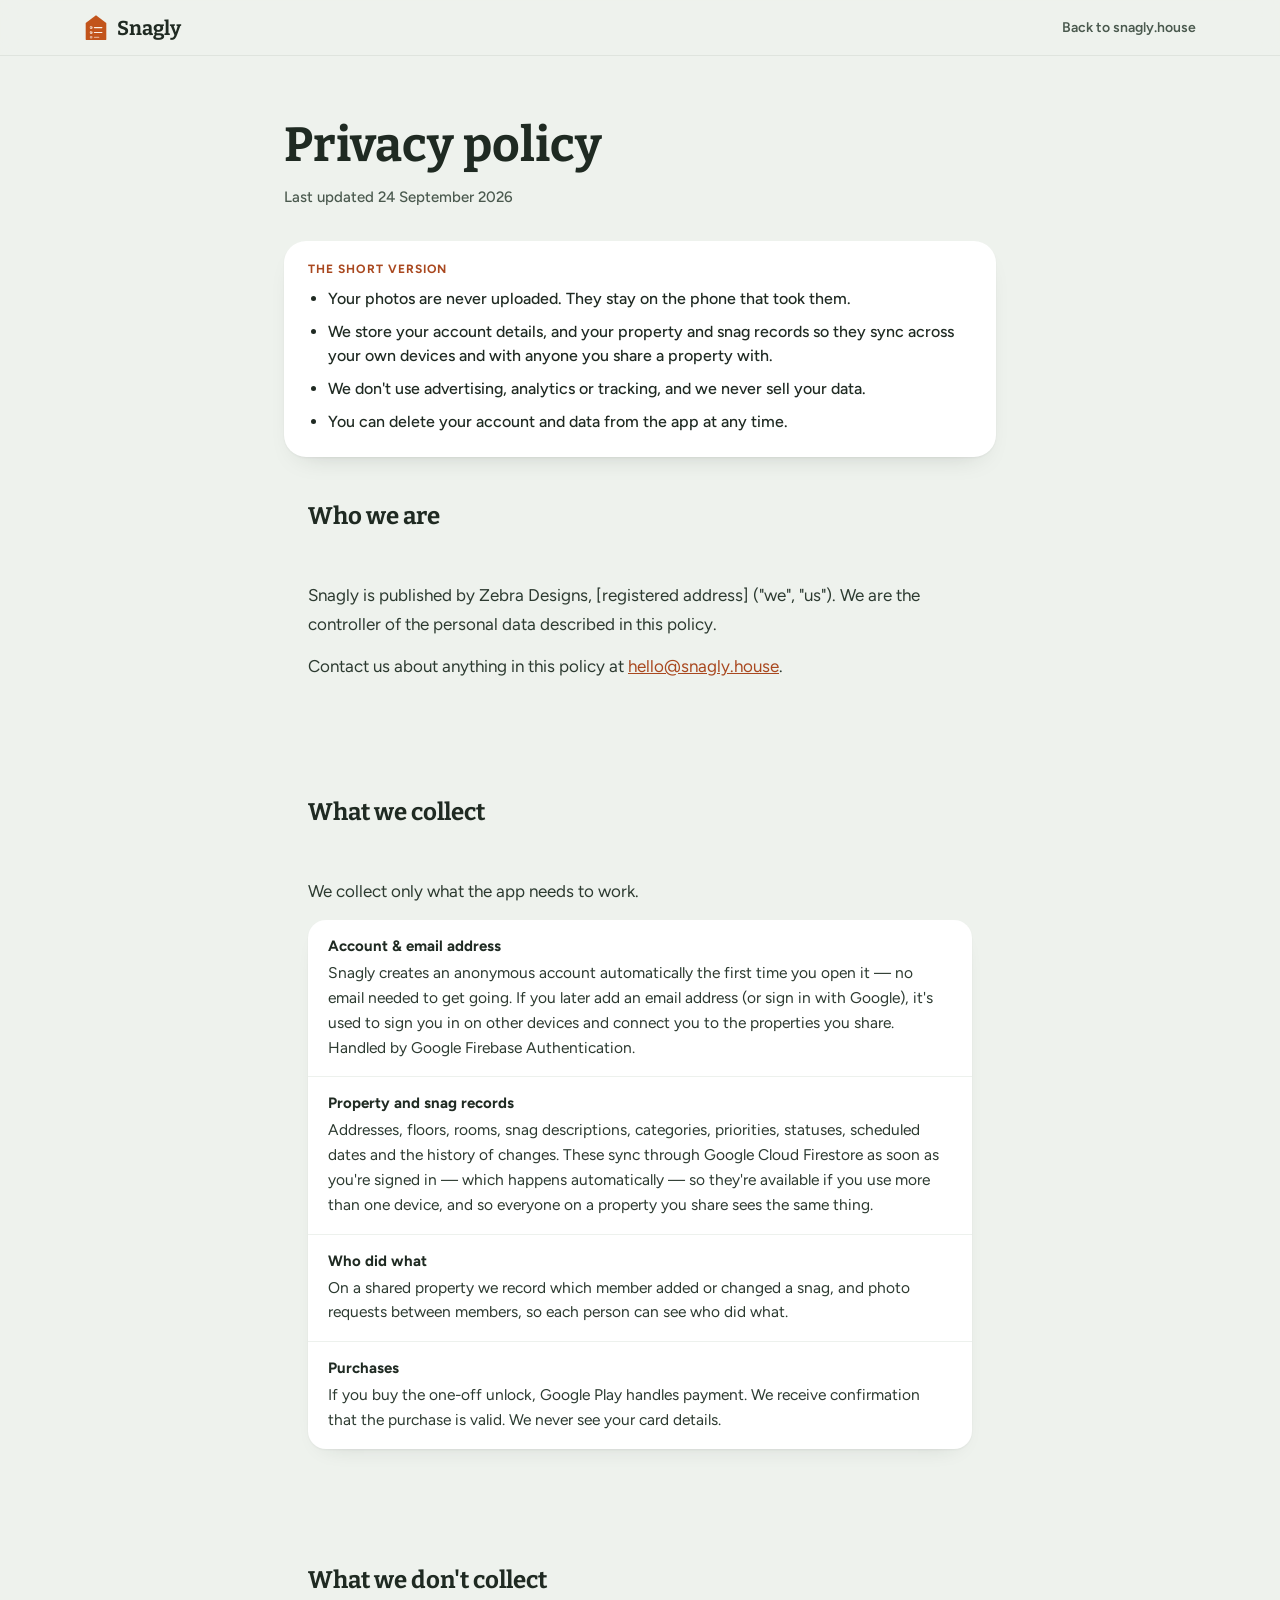
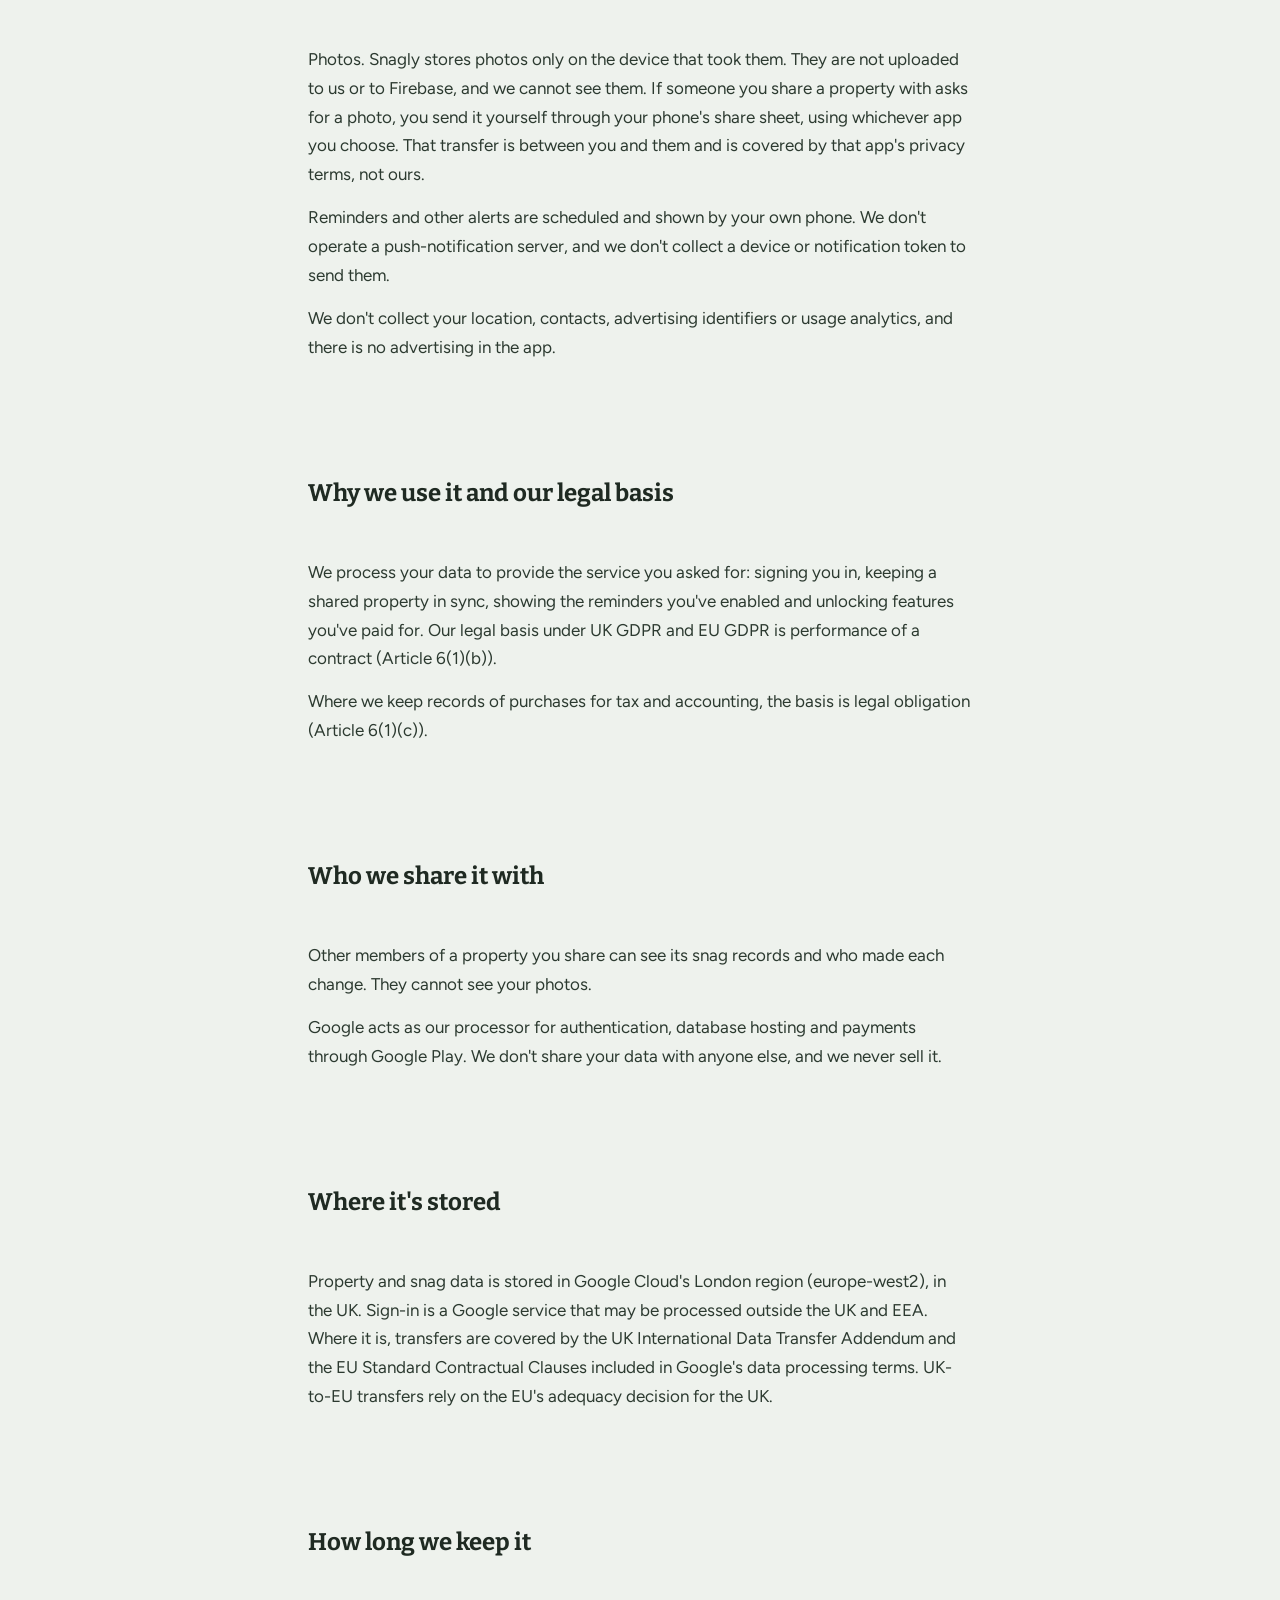
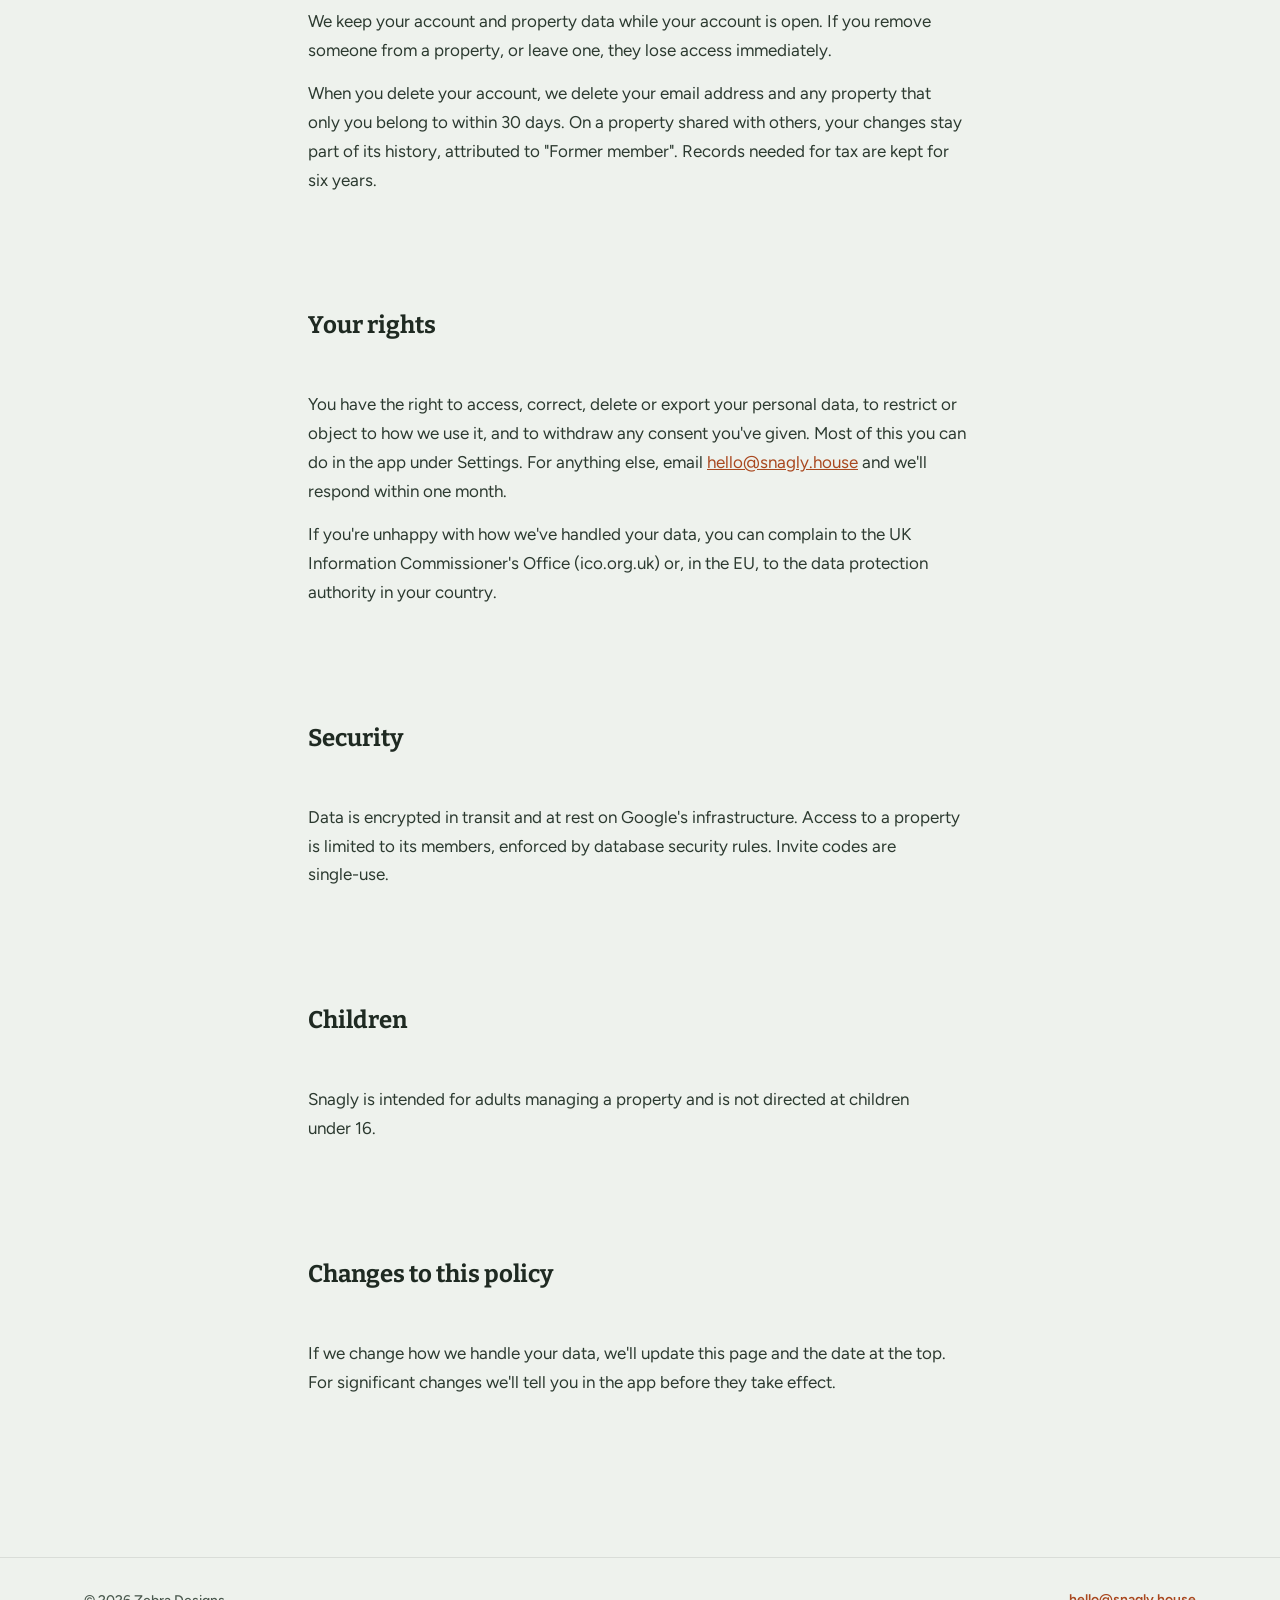
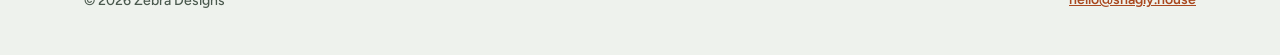
==== privacy/index.html @ 9b3ac372 "feat: rebuild site from the Zebra Designs handoff spec Replace the earlier ad hoc build with the rea" ====
<!DOCTYPE html>
<html lang="en-GB">
<head>
  <meta charset="UTF-8" />
  <meta name="viewport" content="width=device-width, initial-scale=1" />
  <title>Privacy policy — Snagly</title>
  <meta name="description" content="Snagly's privacy policy: what we collect, what we don't, and how to control or delete your data." />
  <link rel="canonical" href="https://snagly.house/privacy/" />
  <meta name="robots" content="index, follow" />

  <meta property="og:type" content="website" />
  <meta property="og:site_name" content="Snagly" />
  <meta property="og:title" content="Privacy policy — Snagly" />
  <meta property="og:description" content="What Snagly collects, what it doesn't, and how to control or delete your data." />
  <meta property="og:url" content="https://snagly.house/privacy/" />
  <meta property="og:image" content="https://snagly.house/assets/img/og-image.png" />

  <link rel="icon" type="image/png" sizes="32x32" href="../assets/icons/favicon-32.png" />
  <link rel="apple-touch-icon" href="../assets/icons/apple-touch-icon.png" />
  <link rel="stylesheet" href="../assets/css/style.css" />

  <link rel="preconnect" href="https://fonts.googleapis.com" />
  <link rel="preconnect" href="https://fonts.gstatic.com" crossorigin />
  <link href="https://fonts.googleapis.com/css2?family=Bitter:wght@600;700&family=Figtree:wght@400;500;600;700&display=swap" rel="stylesheet" />
</head>
<body>
  <header class="site-header policy-header">
    <div class="wrap">
      <a href="../" class="brand">
        <img src="../assets/img/snagly_mark.svg" alt="" width="24" height="27" />
        <span>Snagly</span>
      </a>
      <a href="../" class="policy-back">Back to snagly.house</a>
    </div>
  </header>

  <main class="policy-main">
    <h1>Privacy policy</h1>
    <p class="policy-updated">Last updated 24 September 2026</p>

    <div class="policy-summary">
      <span class="kicker">The short version</span>
      <ul>
        <li>Your photos are never uploaded. They stay on the phone that took them.</li>
        <li>We store your account details, and your property and snag records so they sync across your own devices and with anyone you share a property with.</li>
        <li>We don't use advertising, analytics or tracking, and we never sell your data.</li>
        <li>You can delete your account and data from the app at any time.</li>
      </ul>
    </div>

    <section class="policy-section">
      <h2>Who we are</h2>
      <p>Snagly is published by Zebra Designs, [registered address] ("we", "us"). We are the controller of the personal data described in this policy.</p>
      <p>Contact us about anything in this policy at <a href="mailto:hello@snagly.house">hello@snagly.house</a>.</p>
    </section>

    <section class="policy-section">
      <h2>What we collect</h2>
      <p>We collect only what the app needs to work.</p>
      <div class="policy-list">
        <div class="policy-list-row">
          <span>Account &amp; email address</span>
          <span>Snagly creates an anonymous account automatically the first time you open it — no email needed to get going. If you later add an email address (or sign in with Google), it's used to sign you in on other devices and connect you to the properties you share. Handled by Google Firebase Authentication.</span>
        </div>
        <div class="policy-list-row">
          <span>Property and snag records</span>
          <span>Addresses, floors, rooms, snag descriptions, categories, priorities, statuses, scheduled dates and the history of changes. These sync through Google Cloud Firestore as soon as you're signed in — which happens automatically — so they're available if you use more than one device, and so everyone on a property you share sees the same thing.</span>
        </div>
        <div class="policy-list-row">
          <span>Who did what</span>
          <span>On a shared property we record which member added or changed a snag, and photo requests between members, so each person can see who did what.</span>
        </div>
        <div class="policy-list-row">
          <span>Purchases</span>
          <span>If you buy the one-off unlock, Google Play handles payment. We receive confirmation that the purchase is valid. We never see your card details.</span>
        </div>
      </div>
    </section>

    <section class="policy-section">
      <h2>What we don't collect</h2>
      <p>Photos. Snagly stores photos only on the device that took them. They are not uploaded to us or to Firebase, and we cannot see them. If someone you share a property with asks for a photo, you send it yourself through your phone's share sheet, using whichever app you choose. That transfer is between you and them and is covered by that app's privacy terms, not ours.</p>
      <p>Reminders and other alerts are scheduled and shown by your own phone. We don't operate a push-notification server, and we don't collect a device or notification token to send them.</p>
      <p>We don't collect your location, contacts, advertising identifiers or usage analytics, and there is no advertising in the app.</p>
    </section>

    <section class="policy-section">
      <h2>Why we use it and our legal basis</h2>
      <p>We process your data to provide the service you asked for: signing you in, keeping a shared property in sync, showing the reminders you've enabled and unlocking features you've paid for. Our legal basis under UK GDPR and EU GDPR is performance of a contract (Article 6(1)(b)).</p>
      <p>Where we keep records of purchases for tax and accounting, the basis is legal obligation (Article 6(1)(c)).</p>
    </section>

    <section class="policy-section">
      <h2>Who we share it with</h2>
      <p>Other members of a property you share can see its snag records and who made each change. They cannot see your photos.</p>
      <p>Google acts as our processor for authentication, database hosting and payments through Google Play. We don't share your data with anyone else, and we never sell it.</p>
    </section>

    <section class="policy-section">
      <h2>Where it's stored</h2>
      <p>Property and snag data is stored in Google Cloud's London region (europe-west2), in the UK. Sign-in is a Google service that may be processed outside the UK and EEA. Where it is, transfers are covered by the UK International Data Transfer Addendum and the EU Standard Contractual Clauses included in Google's data processing terms. UK-to-EU transfers rely on the EU's adequacy decision for the UK.</p>
    </section>

    <section class="policy-section">
      <h2>How long we keep it</h2>
      <p>We keep your account and property data while your account is open. If you remove someone from a property, or leave one, they lose access immediately.</p>
      <p>When you delete your account, we delete your email address and any property that only you belong to within 30 days. On a property shared with others, your changes stay part of its history, attributed to "Former member". Records needed for tax are kept for six years.</p>
    </section>

    <section class="policy-section">
      <h2>Your rights</h2>
      <p>You have the right to access, correct, delete or export your personal data, to restrict or object to how we use it, and to withdraw any consent you've given. Most of this you can do in the app under Settings. For anything else, email <a href="mailto:hello@snagly.house">hello@snagly.house</a> and we'll respond within one month.</p>
      <p>If you're unhappy with how we've handled your data, you can complain to the UK Information Commissioner's Office (ico.org.uk) or, in the EU, to the data protection authority in your country.</p>
    </section>

    <section class="policy-section">
      <h2>Security</h2>
      <p>Data is encrypted in transit and at rest on Google's infrastructure. Access to a property is limited to its members, enforced by database security rules. Invite codes are single-use.</p>
    </section>

    <section class="policy-section">
      <h2>Children</h2>
      <p>Snagly is intended for adults managing a property and is not directed at children under 16.</p>
    </section>

    <section class="policy-section">
      <h2>Changes to this policy</h2>
      <p>If we change how we handle your data, we'll update this page and the date at the top. For significant changes we'll tell you in the app before they take effect.</p>
    </section>
  </main>

  <footer class="site-footer">
    <div class="footer-inner">
      <span class="footer-copyright">© 2026 Zebra Designs</span>
      <a href="mailto:hello@snagly.house" class="footer-links"><span>hello@snagly.house</span></a>
    </div>
  </footer>
</body>
</html>
---- assets/css/style.css ----
/* Snagly marketing site. Tokens and structure per website/WEBSITE.md and
   the two .dc.html design references — fidelity is high, values are
   taken from those files rather than the app's own theme. */

:root {
  --bg: #eef2ed;
  --surface: #ffffff;
  --dark: #1f2a22;
  --dark-border: #0e1210;
  --ink: #1f2a22;
  --ink2: #4a594e;
  --ink2-on-dark: #c9d3ca;
  --accent: #a9481f;
  --accent-hover: #933d18;
  --link-hover: #7a3417;
  --accent-soft: #fae7df;
  --link-on-dark: #f2b597;
  --eyebrow-on-dark: #e8a07f;
  --tick-bg: #e3f0e7;
  --tick-fg: #3d6a4c;
  --panel: #dce5db;
  --grid-gap: #d8e0d7;
  --icon-bg: #f1f4f1;
  --report-outer: #f7f8f6;
  --report-ring: #e3e9e3;
  --report-divider: #edf1ed;
  --report-meta: #5f6e62;
  --report-heading: #2c3a30;
  --max-width: 1160px;

  --shadow-card: 0 1px 2px rgba(31, 42, 34, 0.05), 0 18px 36px -22px rgba(31, 42, 34, 0.28);
  --shadow-faq: 0 1px 2px rgba(31, 42, 34, 0.05), 0 10px 24px -16px rgba(31, 42, 34, 0.24);
  --shadow-policy-box: 0 1px 2px rgba(31, 42, 34, 0.05), 0 12px 28px -18px rgba(31, 42, 34, 0.26);
  --shadow-policy-list: 0 1px 2px rgba(31, 42, 34, 0.05), 0 10px 24px -18px rgba(31, 42, 34, 0.24);
  --shadow-hero-1: 0 30px 60px -24px rgba(31, 42, 34, 0.45);
  --shadow-hero-2: 0 34px 70px -24px rgba(31, 42, 34, 0.5);
  --shadow-report-mock: 0 20px 44px -22px rgba(31, 42, 34, 0.35);
  --shadow-sharing-phone: 0 26px 54px -24px rgba(31, 42, 34, 0.45);
  --shadow-privacy-phone: 0 26px 54px -20px rgba(0, 0, 0, 0.6);
  --shadow-download: 0 10px 24px -12px rgba(31, 42, 34, 0.6);
  --shadow-header-btn: 0 6px 16px -8px rgba(169, 72, 31, 0.7);
}

* {
  box-sizing: border-box;
}

html {
  scroll-behavior: smooth;
}

body {
  margin: 0;
  background: var(--bg);
  color: var(--ink);
  font-family: "Figtree", system-ui, sans-serif;
  -webkit-font-smoothing: antialiased;
}

h1, h2, h3 {
  margin: 0;
  font-family: "Bitter", Georgia, serif;
  font-weight: 700;
}

p {
  margin: 0;
}

a {
  color: var(--accent);
}

a:hover {
  color: var(--link-hover);
}

img {
  max-width: 100%;
  display: block;
}

.wrap {
  max-width: var(--max-width);
  margin: 0 auto;
  padding: 0 24px;
}

.visually-hidden {
  position: absolute;
  width: 1px;
  height: 1px;
  padding: 0;
  margin: -1px;
  overflow: hidden;
  clip: rect(0, 0, 0, 0);
  white-space: nowrap;
  border: 0;
}

/* ---------- Header ---------- */

.site-header {
  position: sticky;
  top: 0;
  z-index: 5;
  background: rgba(238, 242, 237, 0.9);
  backdrop-filter: blur(10px);
  -webkit-backdrop-filter: blur(10px);
  border-bottom: 1px solid rgba(31, 42, 34, 0.07);
}

.site-header .wrap {
  padding: 14px 24px;
  display: flex;
  align-items: center;
  gap: 20px;
}

.brand {
  display: flex;
  align-items: center;
  gap: 9px;
  text-decoration: none;
  color: var(--ink);
}

.brand img {
  width: 24px;
  height: auto;
}

.brand span {
  font: 700 20px/1 "Bitter", Georgia, serif;
}

.site-nav {
  display: flex;
  gap: 22px;
  margin-left: auto;
  flex-wrap: wrap;
  font: 600 14px/1 "Figtree", sans-serif;
}

.site-nav a {
  color: var(--ink2);
  text-decoration: none;
}

.site-nav a:hover {
  color: var(--ink);
}

.btn-header {
  padding: 10px 16px;
  border-radius: 13px;
  background: var(--accent);
  color: #fff;
  font: 600 14px/1 "Figtree", sans-serif;
  text-decoration: none;
  box-shadow: var(--shadow-header-btn);
}

.btn-header:hover {
  background: var(--accent-hover);
  color: #fff;
}

/* ---------- Hero ---------- */

.hero {
  max-width: var(--max-width);
  margin: 0 auto;
  padding: 72px 24px 40px;
  display: grid;
  grid-template-columns: repeat(auto-fit, minmax(min(100%, 420px), 1fr));
  gap: 48px;
  align-items: center;
}

.hero-copy {
  display: flex;
  flex-direction: column;
  gap: 22px;
}

.eyebrow {
  align-self: flex-start;
  padding: 7px 12px;
  border-radius: 999px;
  background: var(--accent-soft);
  color: var(--accent);
  font: 700 12px/1 "Figtree", sans-serif;
  letter-spacing: 0.06em;
  text-transform: uppercase;
}

.hero h1 {
  font-size: clamp(40px, 6vw, 64px);
  line-height: 1.04;
  letter-spacing: -0.015em;
  text-wrap: balance;
}

.hero-lede {
  font: 500 19px/1.55 "Figtree", sans-serif;
  color: var(--ink2);
  max-width: 520px;
  text-wrap: pretty;
}

.download-row {
  display: flex;
  flex-wrap: wrap;
  align-items: center;
  gap: 16px;
  padding-top: 6px;
}

.play-badge {
  display: flex;
  align-items: center;
  gap: 12px;
  padding: 12px 20px 12px 16px;
  border-radius: 15px;
  background: var(--dark);
  color: #fff;
  text-decoration: none;
  box-shadow: var(--shadow-download);
}

.play-badge:hover {
  background: #2c3a2f;
  color: #fff;
}

.play-badge-text {
  display: flex;
  flex-direction: column;
  gap: 3px;
}

.play-badge-text .small {
  font: 500 11px/1 "Figtree", sans-serif;
  opacity: 0.8;
}

.play-badge-text .big {
  font: 700 17px/1 "Figtree", sans-serif;
}

.price-note {
  font: 500 14px/1.45 "Figtree", sans-serif;
  color: var(--ink2);
}

.hero-shots {
  display: flex;
  justify-content: center;
  align-items: flex-end;
  position: relative;
  min-height: 520px;
}

.hero-shots-panel {
  position: absolute;
  inset: 40px 6% 0;
  border-radius: 40px;
  background: var(--panel);
}

.phone-frame {
  position: relative;
  border-radius: 34px;
  overflow: hidden;
  border: 7px solid var(--dark);
}

.phone-frame img {
  width: 100%;
  height: 100%;
  object-fit: cover;
  display: block;
}

.phone-1 {
  width: min(44%, 250px);
  aspect-ratio: 390 / 812;
  box-shadow: var(--shadow-hero-1);
  transform: translate(12%, -18px) rotate(-4deg);
}

.phone-2 {
  width: min(48%, 272px);
  aspect-ratio: 390 / 812;
  border-radius: 36px;
  box-shadow: var(--shadow-hero-2);
  transform: translate(-8%, 10px) rotate(3deg);
  z-index: 1;
}

/* ---------- Sections ---------- */

section {
  padding: 72px 24px;
}

.section-inner {
  max-width: var(--max-width);
  margin: 0 auto;
}

section h2 {
  font-size: clamp(30px, 4vw, 40px);
  line-height: 1.1;
  text-wrap: balance;
  margin-bottom: 36px;
}

/* How it works */

.step-grid {
  display: grid;
  grid-template-columns: repeat(auto-fit, minmax(min(100%, 280px), 1fr));
  gap: 18px;
}

.step-card {
  background: var(--surface);
  border-radius: 26px;
  padding: 28px;
  display: flex;
  flex-direction: column;
  gap: 14px;
  box-shadow: var(--shadow-card);
}

.step-num {
  width: 44px;
  height: 44px;
  border-radius: 15px;
  background: var(--accent-soft);
  color: var(--accent);
  font: 700 20px/44px "Bitter", Georgia, serif;
  text-align: center;
}

.step-card h3 {
  font-size: 21px;
  line-height: 1.25;
}

.step-card p {
  font: 500 16px/1.55 "Figtree", sans-serif;
  color: var(--ink2);
  text-wrap: pretty;
}

/* Features grid */

.features-section {
  padding-top: 24px;
}

.feature-grid {
  display: grid;
  grid-template-columns: repeat(auto-fit, minmax(min(100%, 250px), 1fr));
  gap: 1px;
  background: var(--grid-gap);
  border-radius: 26px;
  overflow: hidden;
  box-shadow: 0 18px 36px -24px rgba(31, 42, 34, 0.28);
}

.feature-cell {
  background: var(--surface);
  padding: 26px;
  display: flex;
  flex-direction: column;
  gap: 10px;
}

.feature-icon {
  width: 40px;
  height: 40px;
  border-radius: 13px;
  background: var(--icon-bg);
  display: flex;
  align-items: center;
  justify-content: center;
}

.feature-cell h3 {
  font: 700 17px/1.3 "Figtree", sans-serif;
}

.feature-cell p {
  font: 500 15px/1.55 "Figtree", sans-serif;
  color: var(--ink2);
  text-wrap: pretty;
}

/* Report section */

.report-section {
  background: var(--surface);
  padding: 0;
}

.report-inner {
  max-width: var(--max-width);
  margin: 0 auto;
  padding: 80px 24px;
  display: grid;
  grid-template-columns: repeat(auto-fit, minmax(min(100%, 420px), 1fr));
  gap: 56px;
  align-items: center;
}

.report-copy {
  display: flex;
  flex-direction: column;
  gap: 18px;
}

.kicker {
  font: 700 12px/1 "Figtree", sans-serif;
  letter-spacing: 0.09em;
  text-transform: uppercase;
  color: var(--accent);
}

.report-copy h2 {
  font-size: clamp(30px, 4vw, 40px);
  line-height: 1.1;
  text-wrap: balance;
  margin: 0;
}

.report-copy p {
  font: 500 17px/1.6 "Figtree", sans-serif;
  color: var(--ink2);
  text-wrap: pretty;
}

.report-copy p.small {
  font-size: 15px;
}

.report-mock-outer {
  background: var(--report-outer);
  border-radius: 26px;
  padding: 28px;
  box-shadow: inset 0 0 0 1px var(--report-ring);
}

.report-mock {
  background: var(--surface);
  border-radius: 10px;
  padding: 28px 26px;
  box-shadow: var(--shadow-report-mock);
  display: flex;
  flex-direction: column;
  gap: 16px;
  max-width: 440px;
  margin: 0 auto;
}

.report-mock-head {
  display: flex;
  justify-content: space-between;
  align-items: flex-start;
  gap: 12px;
  border-bottom: 2px solid var(--dark);
  padding-bottom: 12px;
}

.report-mock-head-title {
  display: flex;
  flex-direction: column;
  gap: 5px;
}

.report-mock-head-title span:first-child {
  font: 700 18px/1.1 "Bitter", Georgia, serif;
}

.report-mock-head-title span:last-child {
  font: 500 12px/1 "Figtree", sans-serif;
  color: var(--report-meta);
}

.report-mock-head-date {
  font: 600 11px/1 "Figtree", sans-serif;
  color: var(--report-meta);
  white-space: nowrap;
}

.report-mock-group {
  font: 700 10.5px/1 "Figtree", sans-serif;
  letter-spacing: 0.09em;
  text-transform: uppercase;
  color: var(--ink2);
}

.report-row {
  display: grid;
  grid-template-columns: 22px 1fr auto;
  gap: 10px;
  align-items: start;
  padding-bottom: 12px;
  border-bottom: 1px solid var(--report-divider);
}

.report-row:last-child {
  border-bottom: none;
  padding-bottom: 0;
}

.report-row-num {
  font: 700 12px/1.4 "Figtree", sans-serif;
  color: var(--report-meta);
}

.report-row-body {
  display: flex;
  flex-direction: column;
  gap: 4px;
}

.report-row-body span:first-child {
  font: 600 13px/1.4 "Figtree", sans-serif;
}

.report-row-body span:last-child {
  font: 500 11px/1 "Figtree", sans-serif;
  color: var(--report-meta);
}

.report-chip {
  padding: 5px 9px;
  border-radius: 999px;
  font: 600 10.5px/1 "Figtree", sans-serif;
  white-space: nowrap;
}

.chip-reported { background: #e4eef4; color: #3a6079; }
.chip-open { background: #fbe4dc; color: #8e4a34; }
.chip-progress { background: #f4efe6; color: #7a5d33; }

/* Sharing section */

.sharing-section {
  max-width: var(--max-width);
  margin: 0 auto;
  padding: 88px 24px;
  display: grid;
  grid-template-columns: repeat(auto-fit, minmax(min(100%, 420px), 1fr));
  gap: 56px;
  align-items: center;
}

.sharing-shots {
  display: flex;
  justify-content: center;
  gap: 18px;
}

.sharing-shots .phone-frame {
  width: min(46%, 240px);
  aspect-ratio: 390 / 812;
  border-radius: 32px;
  border-width: 6px;
  box-shadow: var(--shadow-sharing-phone);
}

.sharing-shots .phone-frame:last-child {
  margin-top: 48px;
}

.sharing-copy {
  display: flex;
  flex-direction: column;
  gap: 18px;
}

.sharing-copy h2 {
  font-size: clamp(30px, 4vw, 40px);
  line-height: 1.1;
  text-wrap: balance;
}

.sharing-copy p {
  font: 500 17px/1.6 "Figtree", sans-serif;
  color: var(--ink2);
  text-wrap: pretty;
}

.tick-list {
  display: flex;
  flex-direction: column;
  gap: 12px;
  padding-top: 4px;
}

.tick-row {
  display: flex;
  gap: 12px;
  align-items: flex-start;
}

.tick-icon {
  width: 26px;
  height: 26px;
  border-radius: 9px;
  background: var(--tick-bg);
  display: flex;
  align-items: center;
  justify-content: center;
  flex: none;
}

.tick-row span:last-child {
  font: 500 16px/1.5 "Figtree", sans-serif;
}

/* Privacy dark band */

.privacy-band {
  background: var(--dark);
  color: #e9efe9;
}

.privacy-inner {
  max-width: var(--max-width);
  margin: 0 auto;
  padding: 88px 24px;
  display: grid;
  grid-template-columns: repeat(auto-fit, minmax(min(100%, 420px), 1fr));
  gap: 56px;
  align-items: center;
}

.privacy-copy {
  display: flex;
  flex-direction: column;
  gap: 18px;
}

.privacy-copy .kicker {
  color: var(--eyebrow-on-dark);
}

.privacy-copy h2 {
  font-size: clamp(30px, 4vw, 40px);
  line-height: 1.1;
  color: #f2f6f1;
  text-wrap: balance;
}

.privacy-copy p {
  font: 500 17px/1.6 "Figtree", sans-serif;
  color: var(--ink2-on-dark);
  text-wrap: pretty;
}

.privacy-copy p.small {
  font-size: 15px;
}

.privacy-copy a {
  color: var(--link-on-dark);
}

.privacy-shots {
  display: flex;
  justify-content: center;
  gap: 18px;
}

.privacy-shots .phone-frame {
  width: min(46%, 240px);
  aspect-ratio: 390 / 812;
  border-radius: 32px;
  border: 6px solid var(--dark-border);
  box-shadow: var(--shadow-privacy-phone);
}

.privacy-shots .phone-frame:last-child {
  margin-top: 48px;
}

/* FAQ */

.faq-section {
  max-width: 820px;
  margin: 0 auto;
  padding: 88px 24px;
}

.faq-list {
  display: flex;
  flex-direction: column;
  gap: 10px;
}

.faq-item {
  background: var(--surface);
  border-radius: 20px;
  box-shadow: var(--shadow-faq);
}

.faq-item summary {
  list-style: none;
  cursor: pointer;
  display: flex;
  align-items: center;
  gap: 16px;
  padding: 20px 22px;
}

.faq-item summary::-webkit-details-marker {
  display: none;
}

.faq-item summary span.faq-q {
  font: 600 17px/1.4 "Figtree", sans-serif;
  flex: 1;
}

.faq-plus {
  width: 30px;
  height: 30px;
  border-radius: 10px;
  background: var(--icon-bg);
  display: flex;
  align-items: center;
  justify-content: center;
  flex: none;
  transition: transform 0.2s;
}

.faq-item[open] .faq-plus {
  transform: rotate(45deg);
}

.faq-item p {
  margin: 0;
  padding: 0 22px 22px;
  font: 500 16px/1.6 "Figtree", sans-serif;
  color: var(--ink2);
  text-wrap: pretty;
}

/* Footer */

.site-footer {
  border-top: 1px solid rgba(31, 42, 34, 0.1);
}

.footer-inner {
  max-width: var(--max-width);
  margin: 0 auto;
  padding: 32px 24px 44px;
  display: flex;
  flex-wrap: wrap;
  gap: 18px 28px;
  align-items: center;
}

.footer-brand {
  display: flex;
  align-items: center;
  gap: 9px;
}

.footer-brand img {
  width: 20px;
  height: auto;
}

.footer-brand span {
  font: 700 17px/1 "Bitter", Georgia, serif;
}

.footer-copyright {
  font: 500 14px/1.5 "Figtree", sans-serif;
  color: var(--ink2);
}

.footer-links {
  display: flex;
  gap: 22px;
  margin-left: auto;
  font: 600 14px/1 "Figtree", sans-serif;
}

.footer-links a {
  color: var(--ink2);
  text-decoration: none;
}

.footer-links a:hover {
  color: var(--ink);
}

/* ---------- Privacy policy page ---------- */

.policy-header .wrap {
  padding: 14px 24px;
  display: flex;
  align-items: center;
  gap: 20px;
}

.policy-header {
  border-bottom: 1px solid rgba(31, 42, 34, 0.07);
}

.policy-back {
  margin-left: auto;
  font: 600 14px/1 "Figtree", sans-serif;
  color: var(--ink2);
  text-decoration: none;
}

.policy-back:hover {
  color: var(--ink);
}

.policy-main {
  max-width: 760px;
  margin: 0 auto;
  padding: 64px 24px 88px;
}

.policy-main h1 {
  font-size: clamp(36px, 5vw, 48px);
  line-height: 1.08;
}

.policy-updated {
  margin-top: 14px;
  font: 500 15px/1.5 "Figtree", sans-serif;
  color: var(--ink2);
}

.policy-summary {
  margin-top: 32px;
  padding: 22px 24px;
  border-radius: 22px;
  background: var(--surface);
  box-shadow: var(--shadow-policy-box);
  display: flex;
  flex-direction: column;
  gap: 12px;
}

.policy-summary .kicker {
  color: var(--accent);
}

.policy-summary ul {
  margin: 0;
  padding-left: 20px;
  display: flex;
  flex-direction: column;
  gap: 8px;
  font: 500 16px/1.55 "Figtree", sans-serif;
}

.policy-section {
  padding-top: 44px;
  display: flex;
  flex-direction: column;
  gap: 14px;
}

.policy-section h2 {
  font-size: 24px;
  line-height: 1.25;
}

.policy-section p {
  font: 400 17px/1.7 "Figtree", sans-serif;
  color: var(--report-heading);
  text-wrap: pretty;
}

.policy-list {
  display: flex;
  flex-direction: column;
  border-radius: 18px;
  background: var(--surface);
  overflow: hidden;
  box-shadow: var(--shadow-policy-list);
}

.policy-list-row {
  display: flex;
  flex-direction: column;
  gap: 4px;
  padding: 16px 20px;
}

.policy-list-row + .policy-list-row {
  border-top: 1px solid var(--report-divider);
}

.policy-list-row span:first-child {
  font: 700 15px/1.4 "Figtree", sans-serif;
}

.policy-list-row span:last-child {
  font: 400 15.5px/1.6 "Figtree", sans-serif;
  color: var(--report-heading);
  text-wrap: pretty;
}

/* ---------- Responsive ---------- */

@media (max-width: 640px) {
  section {
    padding: 56px 20px;
  }

  .hero {
    padding: 56px 20px 32px;
  }

  .hero-shots {
    min-height: 420px;
  }
}
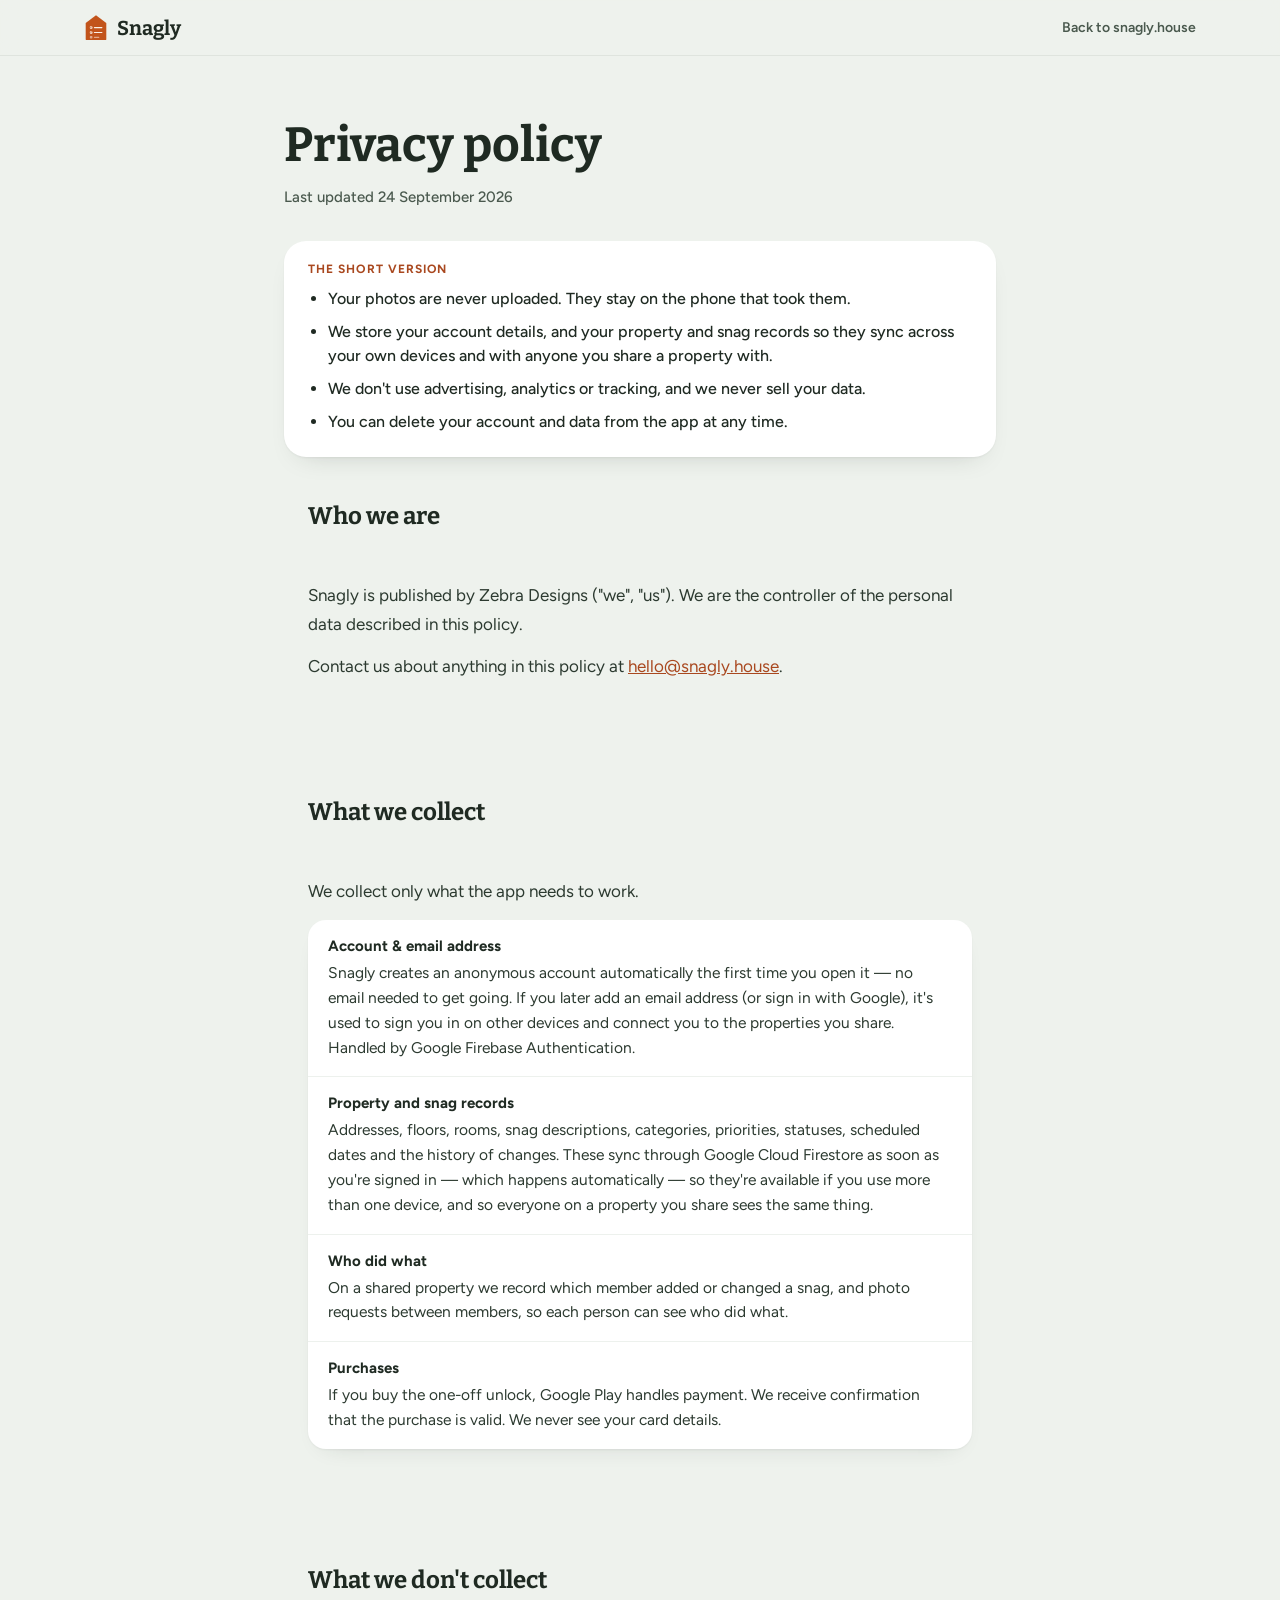
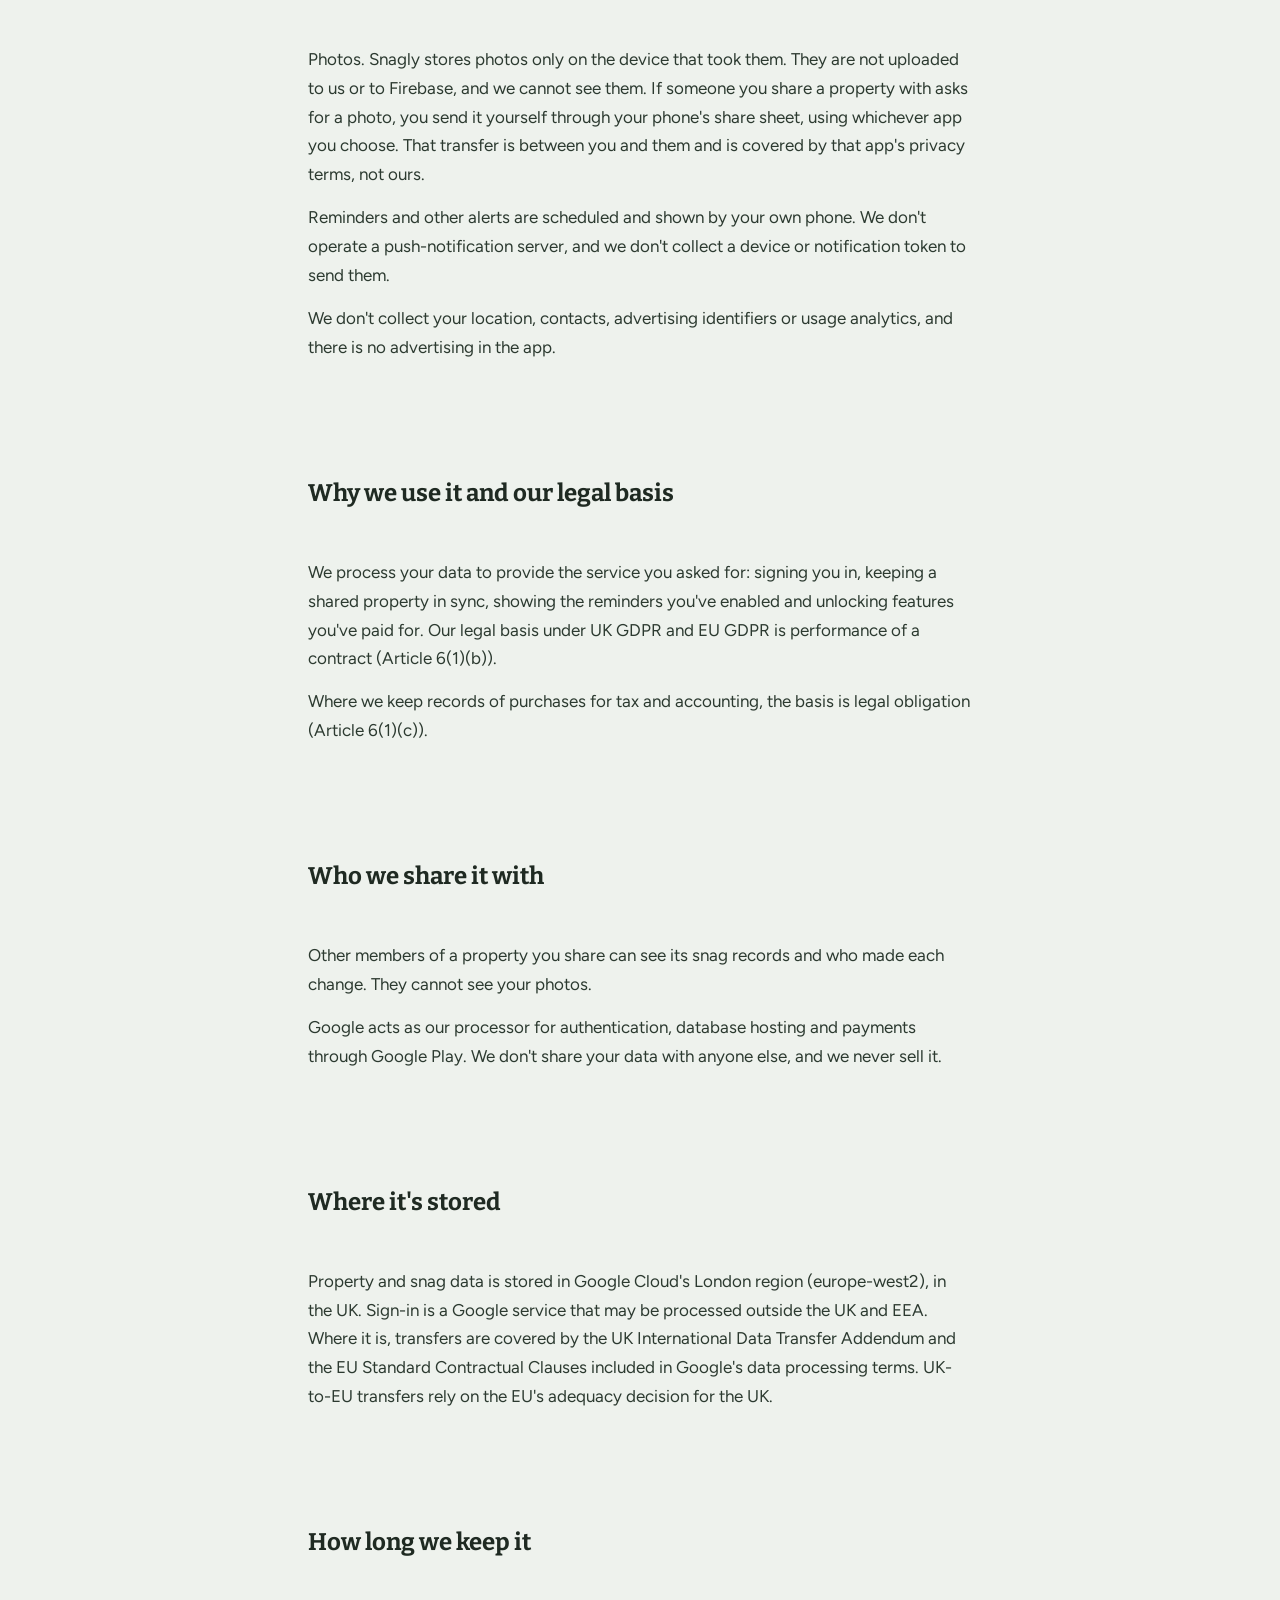
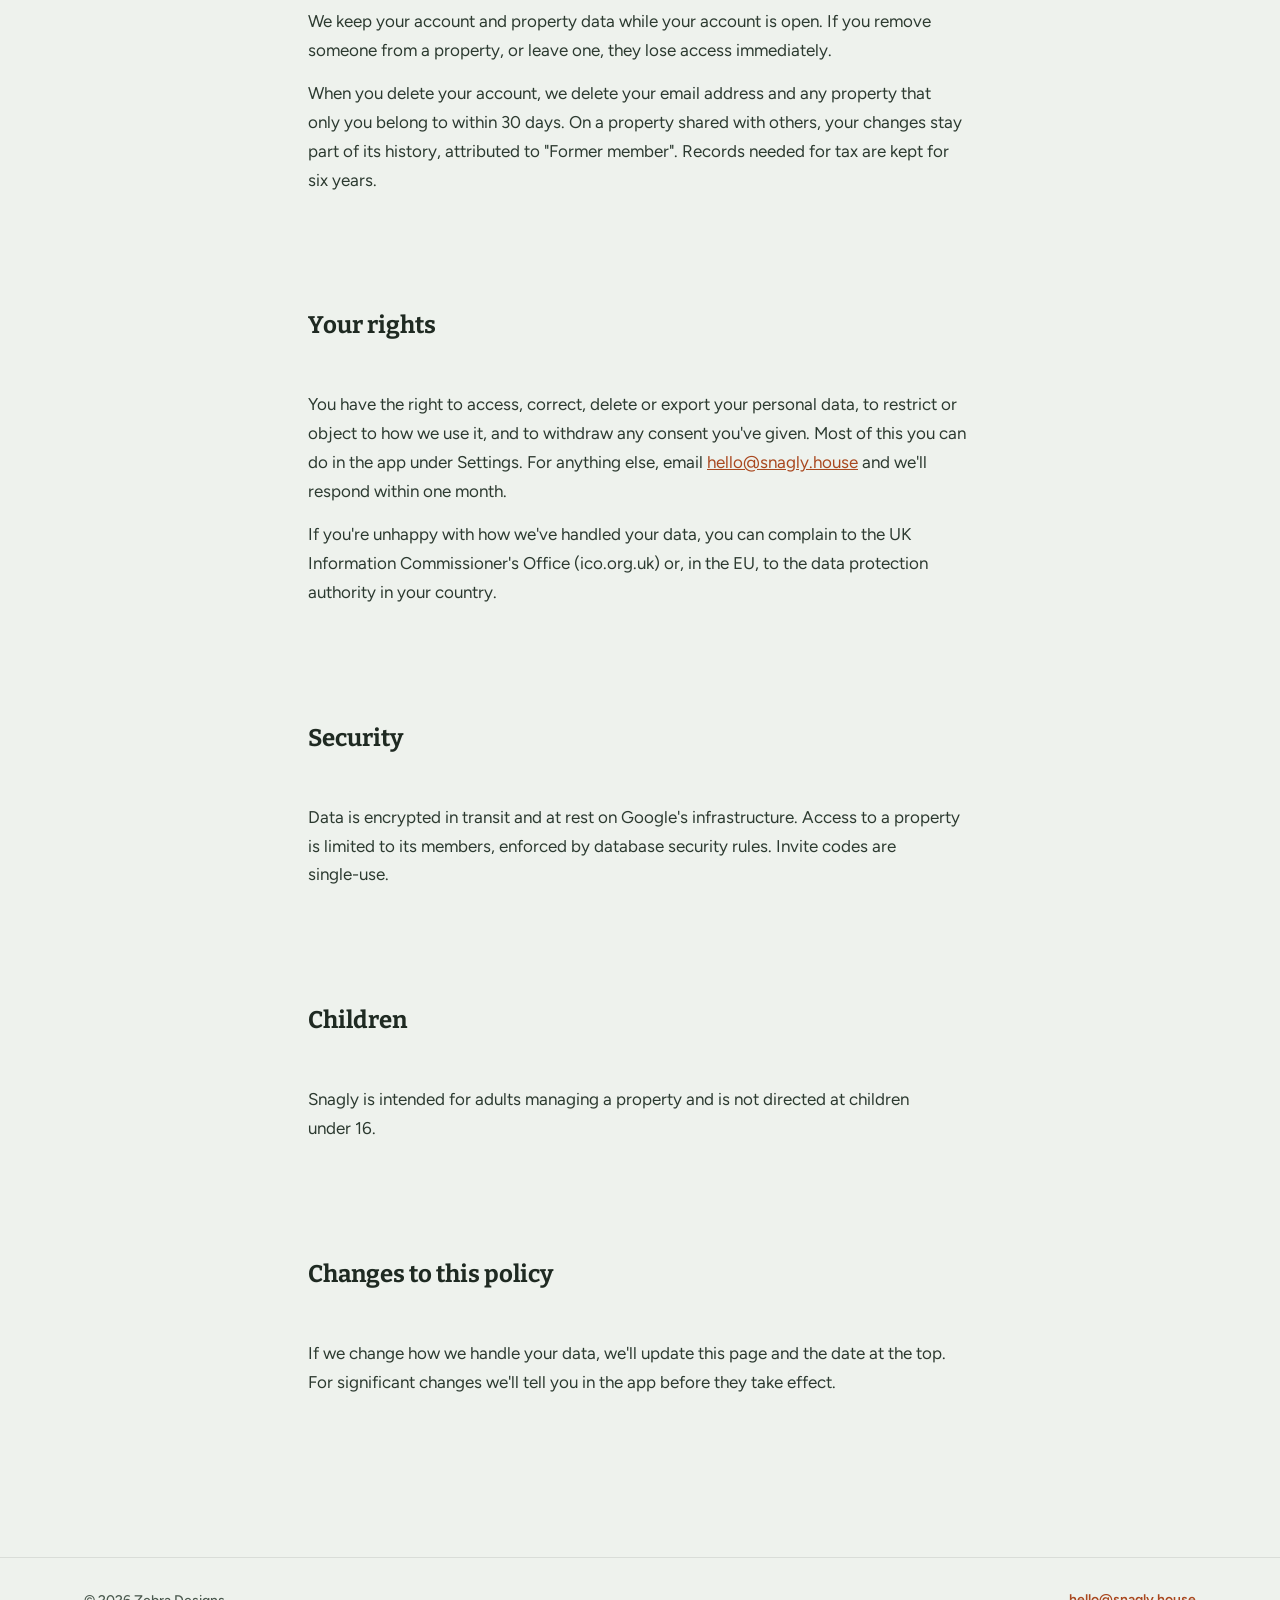
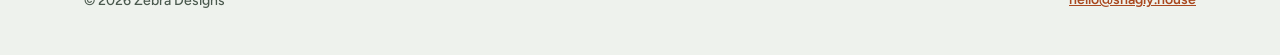
==== commit 18fa7cb0: "fix: remove registered-address placeholder, add full report mock detail The privacy page's "Who we a" ====
--- a/privacy/index.html
+++ b/privacy/index.html
@@ -50,7 +50,7 @@
 
     <section class="policy-section">
       <h2>Who we are</h2>
-      <p>Snagly is published by Zebra Designs, [registered address] ("we", "us"). We are the controller of the personal data described in this policy.</p>
+      <p>Snagly is published by Zebra Designs ("we", "us"). We are the controller of the personal data described in this policy.</p>
       <p>Contact us about anything in this policy at <a href="mailto:hello@snagly.house">hello@snagly.house</a>.</p>
     </section>
 
--- a/assets/css/style.css
+++ b/assets/css/style.css
@@ -24,6 +24,7 @@
   --report-outer: #f7f8f6;
   --report-ring: #e3e9e3;
   --report-divider: #edf1ed;
+  --report-divider-strong: #dce3dc;
   --report-meta: #5f6e62;
   --report-heading: #2c3a30;
   --max-width: 1160px;
@@ -496,40 +497,114 @@
   white-space: nowrap;
 }
 
+.report-mock-totals {
+  display: grid;
+  grid-template-columns: repeat(4, 1fr);
+  border: 1px solid var(--report-divider-strong);
+  border-radius: 8px;
+  overflow: hidden;
+}
+
+.report-mock-total {
+  display: flex;
+  flex-direction: column;
+  align-items: center;
+  gap: 5px;
+  padding: 10px 4px;
+}
+
+.report-mock-total:not(:first-child) {
+  border-left: 1px solid var(--report-divider-strong);
+}
+
+.report-mock-total strong {
+  font: 700 16px/1 "Bitter", Georgia, serif;
+}
+
+.report-mock-total span {
+  font: 600 9.5px/1 "Figtree", sans-serif;
+  letter-spacing: 0.06em;
+  text-transform: uppercase;
+  color: var(--report-meta);
+}
+
 .report-mock-group {
-  font: 700 10.5px/1 "Figtree", sans-serif;
+  display: flex;
+  align-items: center;
+  gap: 10px;
+  border-bottom: 2px solid var(--dark);
+  padding-bottom: 7px;
+}
+
+.report-mock-group span:first-child {
+  font: 700 11px/1 "Figtree", sans-serif;
   letter-spacing: 0.09em;
   text-transform: uppercase;
-  color: var(--ink2);
+}
+
+.report-mock-group span:last-child {
+  font: 500 11px/1 "Figtree", sans-serif;
+  color: var(--report-meta);
+  margin-left: auto;
 }
 
 .report-row {
+  display: flex;
+  flex-direction: column;
+  gap: 12px;
+  padding-bottom: 16px;
+  border-bottom: 1px solid var(--report-divider);
+}
+
+.report-row:last-child {
+  border-bottom: none;
+  padding-bottom: 0;
+}
+
+.report-row-head {
   display: grid;
   grid-template-columns: 22px 1fr auto;
   gap: 10px;
   align-items: start;
-  padding-bottom: 12px;
-  border-bottom: 1px solid var(--report-divider);
-}
-
-.report-row:last-child {
-  border-bottom: none;
-  padding-bottom: 0;
+}
+
+.report-row-box {
+  width: 22px;
+  height: 22px;
+  border-radius: 4px;
+  border: 1.5px solid var(--dark);
+  box-sizing: border-box;
+  display: flex;
+  align-items: center;
+  justify-content: center;
+  flex: none;
+  margin-top: -1px;
+}
+
+.report-row-box svg {
+  stroke: transparent;
+}
+
+.report-row-box.checked svg {
+  stroke: #2f4f9e;
 }
 
 .report-row-num {
   font: 700 12px/1.4 "Figtree", sans-serif;
   color: var(--report-meta);
+  margin-right: 6px;
 }
 
 .report-row-body {
   display: flex;
   flex-direction: column;
   gap: 4px;
+  min-width: 0;
 }
 
 .report-row-body span:first-child {
   font: 600 13px/1.4 "Figtree", sans-serif;
+  text-wrap: pretty;
 }
 
 .report-row-body span:last-child {
@@ -547,6 +622,66 @@
 .chip-reported { background: #e4eef4; color: #3a6079; }
 .chip-open { background: #fbe4dc; color: #8e4a34; }
 .chip-progress { background: #f4efe6; color: #7a5d33; }
+.chip-resolved { background: var(--tick-bg); color: var(--tick-fg); }
+
+.report-row-photos {
+  display: grid;
+  grid-template-columns: repeat(3, 1fr);
+  gap: 6px;
+  padding-left: 32px;
+}
+
+.report-photo-tile {
+  aspect-ratio: 4 / 3;
+  border-radius: 4px;
+  background: var(--report-outer);
+  display: flex;
+  align-items: center;
+  justify-content: center;
+}
+
+.report-row-fields {
+  display: grid;
+  grid-template-columns: repeat(auto-fit, minmax(90px, 1fr));
+  gap: 10px 14px;
+  padding-left: 32px;
+}
+
+.report-field {
+  display: flex;
+  flex-direction: column;
+  gap: 4px;
+}
+
+.report-field-label {
+  font: 700 8px/1 "Figtree", sans-serif;
+  letter-spacing: 0.08em;
+  text-transform: uppercase;
+  color: var(--report-meta);
+}
+
+.report-field-value {
+  font: 600 11px/1 "Figtree", sans-serif;
+  color: var(--ink);
+  padding-bottom: 4px;
+  border-bottom: 1px solid var(--dark);
+  min-height: 12px;
+}
+
+.report-field-value.hand {
+  font: 600 12px/1 "Segoe Print", "Bradley Hand", "Comic Sans MS", cursive;
+  color: #2f4f9e;
+}
+
+.report-field-value.blank {
+  color: transparent;
+}
+
+.report-mock-footer {
+  font: 500 10px/1 "Figtree", sans-serif;
+  color: var(--report-meta);
+  text-align: right;
+}
 
 /* Sharing section */
 
